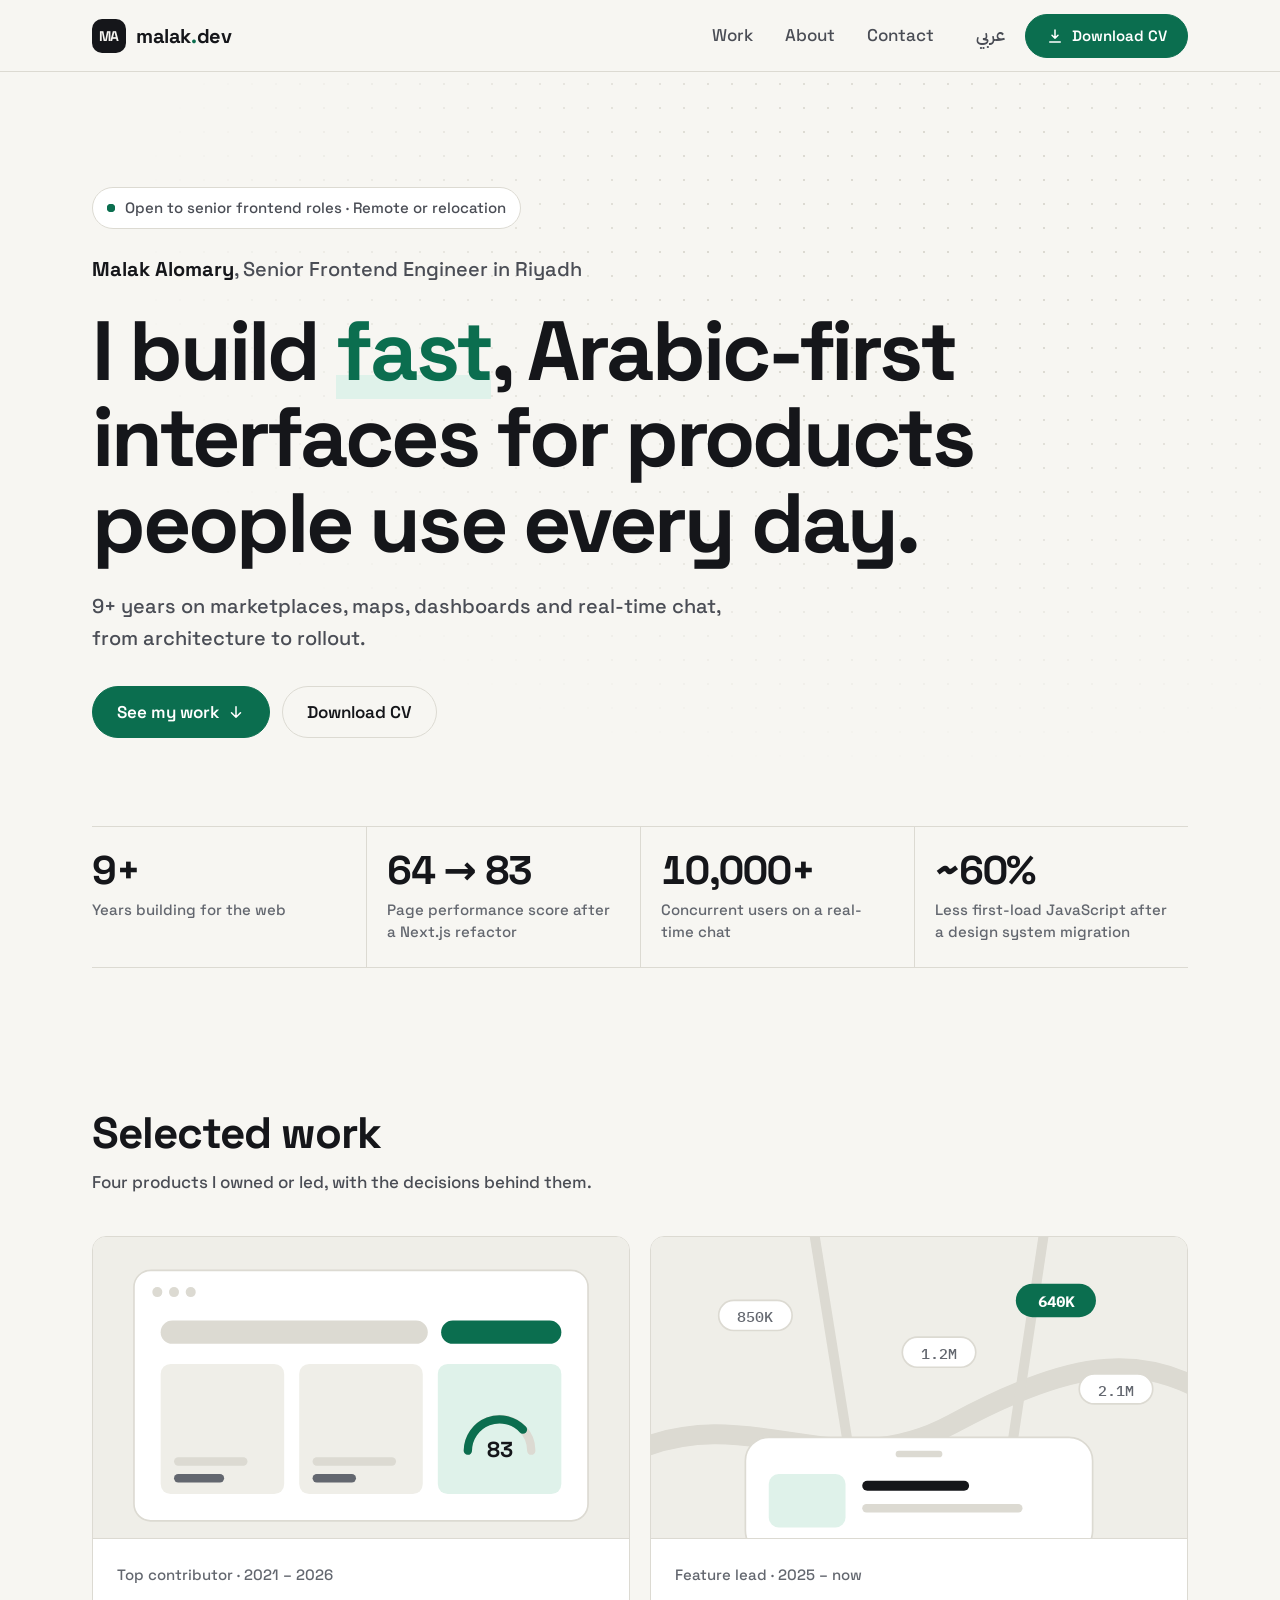
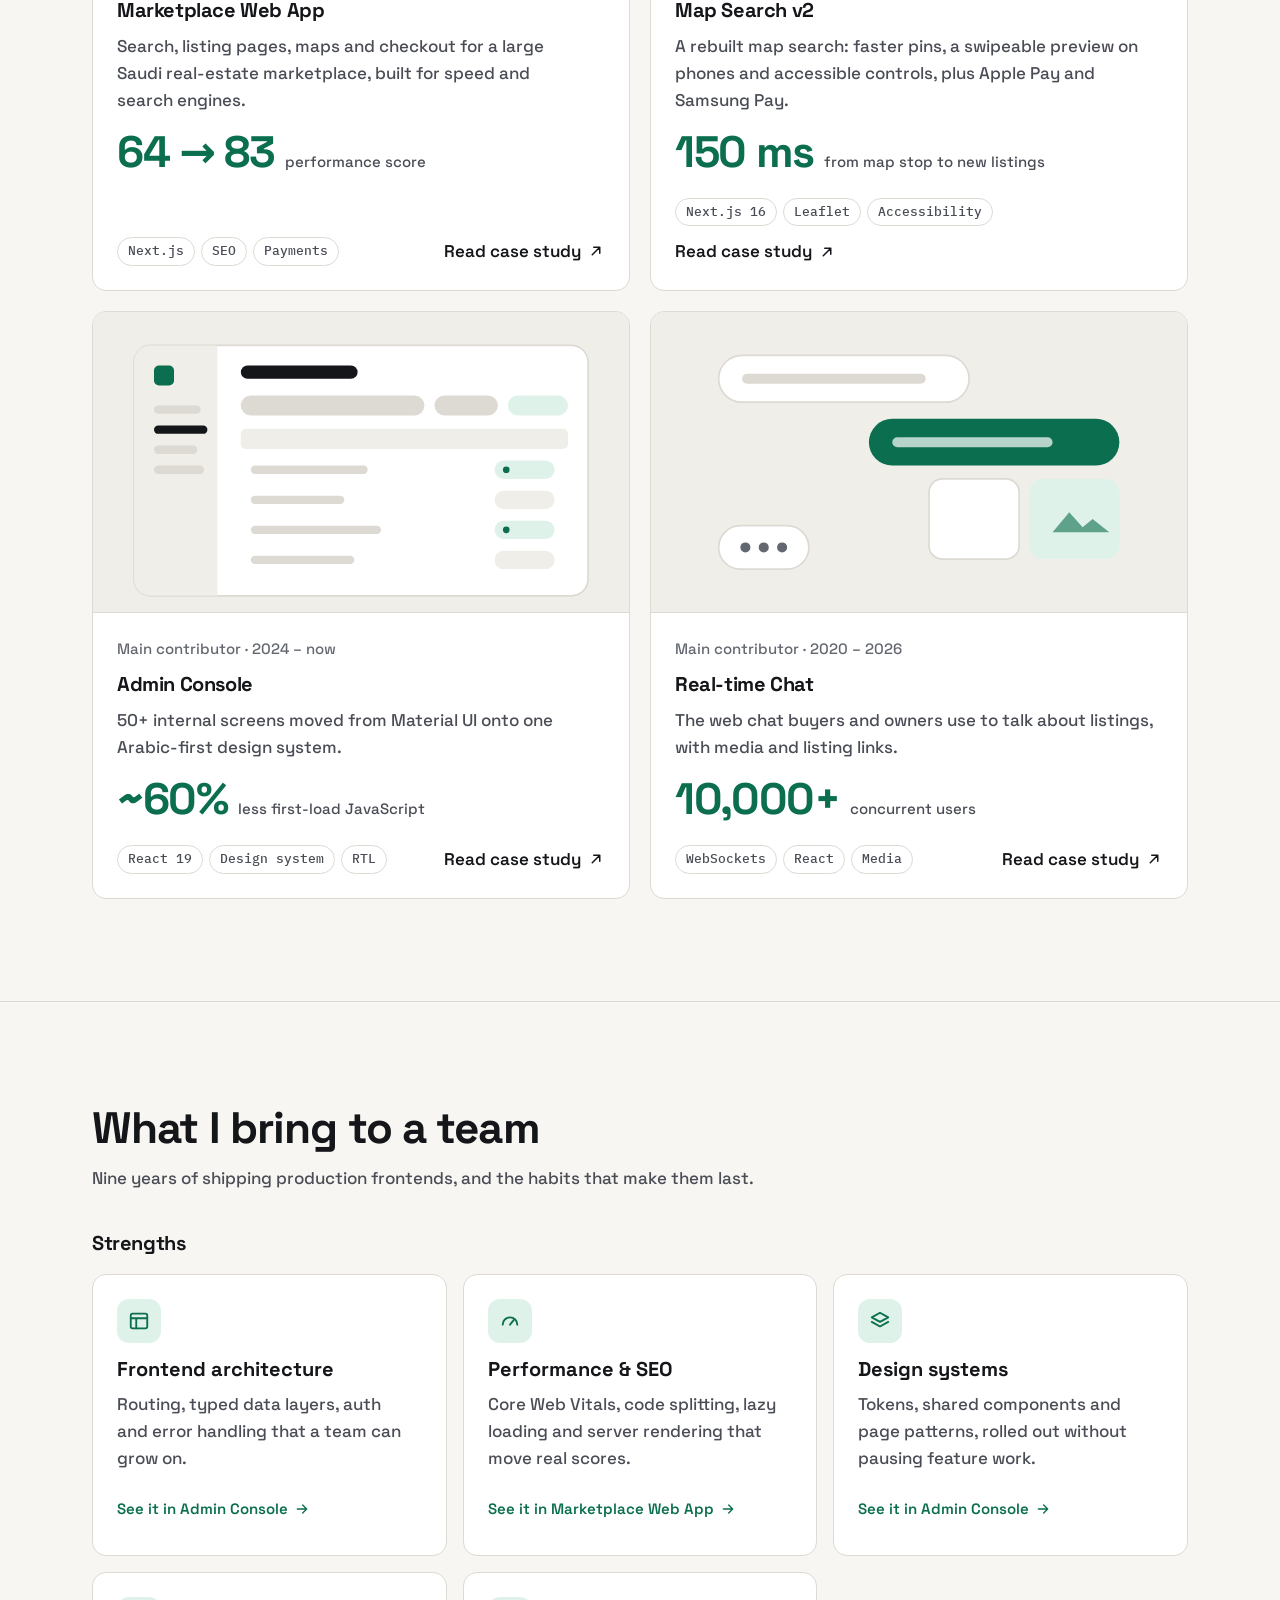
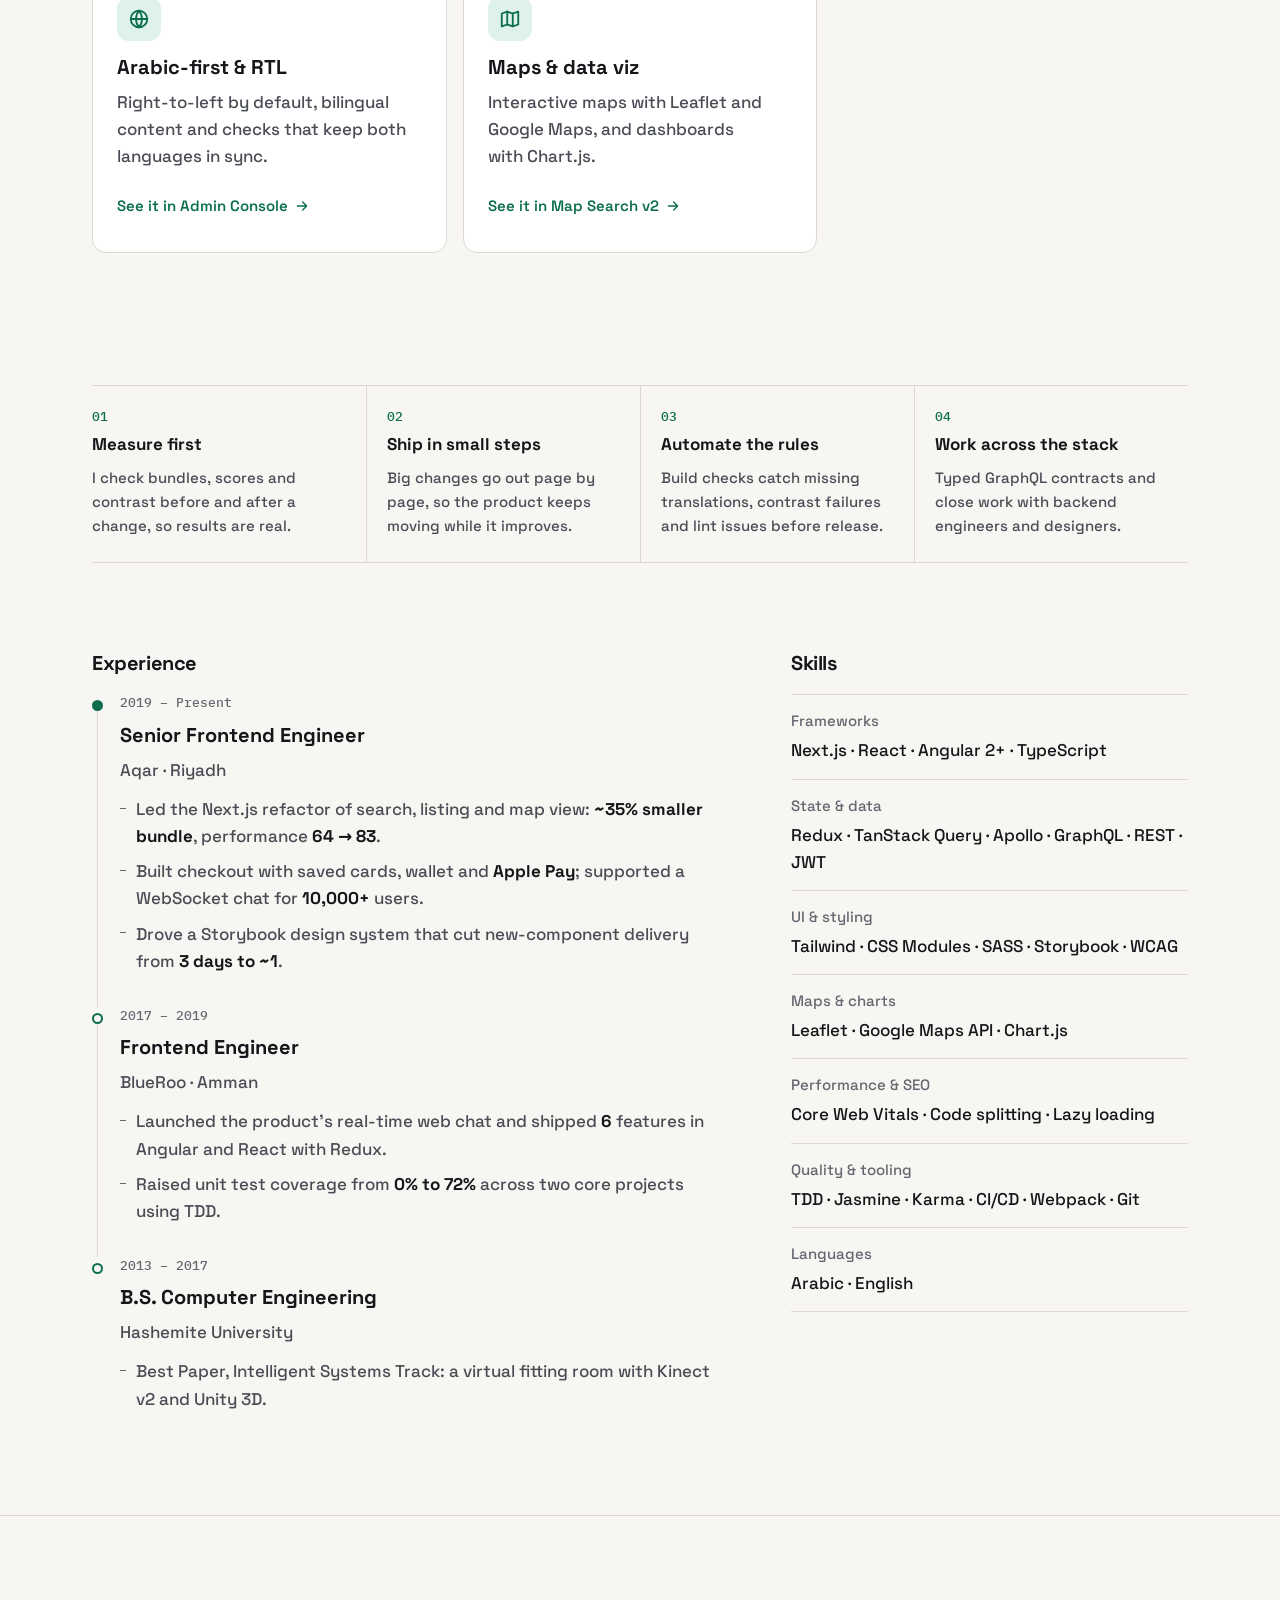
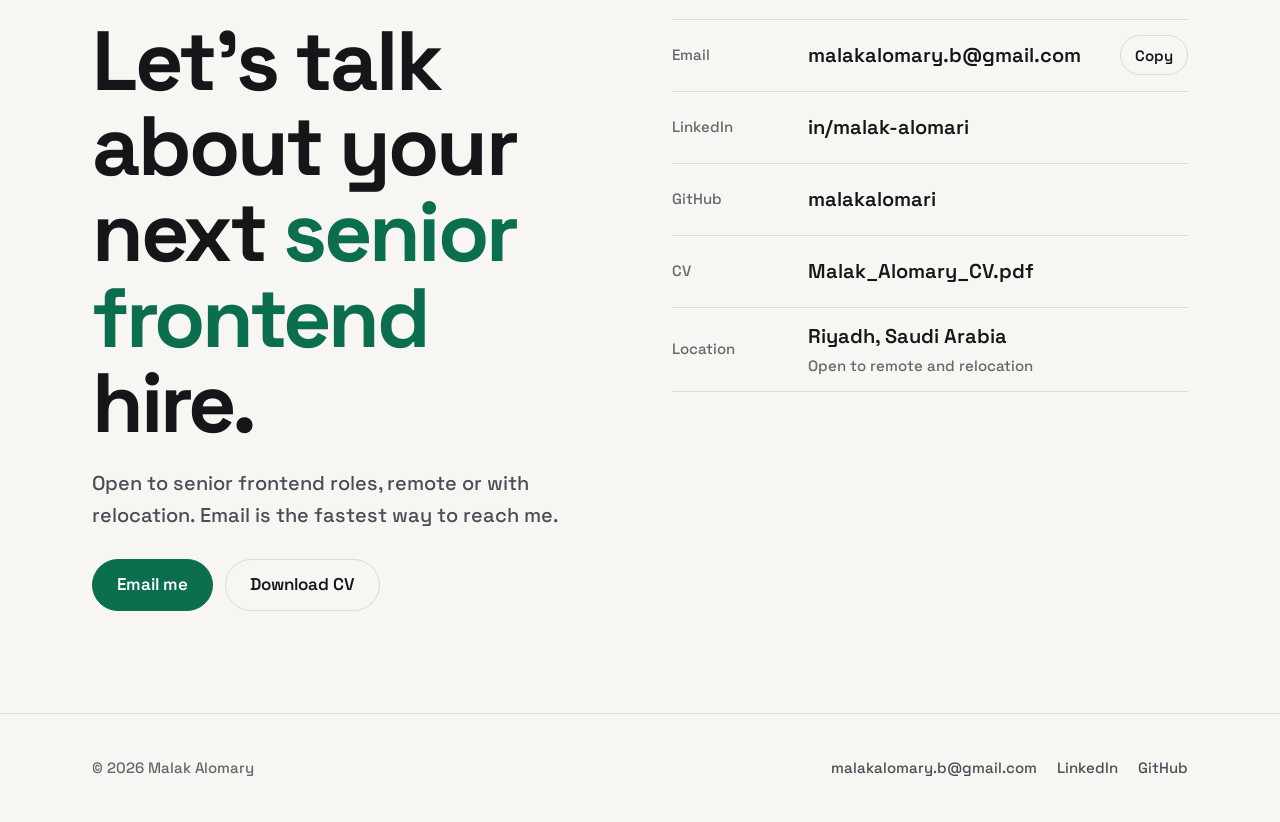
==== index.html @ 6fec4afb "Portfolio site: bilingual home, four case studies, motion, SEO and social previews" ====
<!doctype html>
<html lang="en" dir="ltr">
<head>
  <meta charset="utf-8">
  <meta name="viewport" content="width=device-width, initial-scale=1">
  <title>Malak Alomary · Senior Frontend Engineer</title>
  <meta name="description" content="Senior Frontend Engineer building fast, Arabic-first interfaces for data-heavy products. Open to senior frontend roles, remote or relocation.">
  <link rel="canonical" href="https://malakalomari.github.io/malak-dev/">
  <meta property="og:type" content="profile">
  <meta property="og:site_name" content="malak.dev">
  <meta property="og:title" content="Malak Alomary · Senior Frontend Engineer">
  <meta property="og:description" content="Senior Frontend Engineer building fast, Arabic-first interfaces for data-heavy products. Open to senior frontend roles, remote or relocation.">
  <meta property="og:url" content="https://malakalomari.github.io/malak-dev/">
  <meta property="og:image" content="https://malakalomari.github.io/malak-dev/assets/img/og-en.png">
  <meta property="og:image:width" content="1200">
  <meta property="og:image:height" content="630">
  <meta property="og:image:alt" content="Malak Alomary · Senior Frontend Engineer">
  <meta property="og:locale" content="en_US">
  <meta property="og:locale:alternate" content="ar_SA">
  <meta name="twitter:card" content="summary_large_image">
  <script type="application/ld+json">{"@context": "https://schema.org", "@type": "Person", "name": "Malak Alomary", "alternateName": "ملاك العمري", "jobTitle": "Senior Frontend Engineer", "url": "https://malakalomari.github.io/malak-dev/", "email": "mailto:malakalomary.b@gmail.com", "image": "https://malakalomari.github.io/malak-dev/assets/img/og-en.png", "address": {"@type": "PostalAddress", "addressLocality": "Riyadh", "addressCountry": "SA"}, "sameAs": ["https://linkedin.com/in/malak-alomari", "https://github.com/malakalomari"], "knowsLanguage": ["ar", "en"], "knowsAbout": ["Next.js", "React", "TypeScript", "Performance", "Accessibility", "Design systems", "RTL"]}</script>
  <link rel="alternate" hreflang="en" href="https://malakalomari.github.io/malak-dev/">
  <link rel="alternate" hreflang="ar" href="https://malakalomari.github.io/malak-dev/ar/">
  <link rel="alternate" hreflang="x-default" href="https://malakalomari.github.io/malak-dev/">
  <meta name="theme-color" content="#f7f6f2" media="(prefers-color-scheme: light)">
  <meta name="theme-color" content="#0e0f12" media="(prefers-color-scheme: dark)">
  <link rel="icon" href="./assets/img/favicon.svg" type="image/svg+xml">
  <link rel="preload" href="./assets/fonts/SpaceGrotesk-latin.woff2" as="font" type="font/woff2" crossorigin>
  <link rel="stylesheet" href="./assets/css/tokens.css">
  <link rel="stylesheet" href="./assets/css/base.css">
  <link rel="stylesheet" href="./assets/css/layout.css">
  <link rel="stylesheet" href="./assets/css/sections.css">
  <script src="./assets/js/main.js" defer></script>
</head>
<body>
  <a class="skip-link" href="#main">Skip to content</a>

  <header class="site-header">
    <div class="container">
      <a class="logo" href="./" aria-label="Malak Alomary">
        <span class="logo-mark ltr" aria-hidden="true">MA</span>
        <span class="logo-text ltr">malak<span>.</span>dev</span>
      </a>
      <nav class="site-nav" id="site-nav" aria-label="Menu">
        <ul class="nav-list">
          <li><a href="#work">Work</a></li>
          <li><a href="#about">About</a></li>
          <li><a href="#contact">Contact</a></li>
        </ul>
        <div class="nav-cv"><a class="btn btn--primary" href="./assets/Malak_Alomary_CV.pdf" download><svg viewBox="0 0 24 24" fill="none" stroke="currentColor" stroke-width="2" stroke-linecap="round" stroke-linejoin="round" aria-hidden="true"><path d="M12 4v11m0 0l-4-4m4 4l4-4M5 20h14"/></svg>Download CV</a></div>
      </nav>
      <div class="header-actions">
        <a class="lang-link" href="./ar/" hreflang="ar" lang="ar" aria-label="العربية">عربي</a>
        <a class="btn btn--primary header-cv" href="./assets/Malak_Alomary_CV.pdf" download><svg viewBox="0 0 24 24" fill="none" stroke="currentColor" stroke-width="2" stroke-linecap="round" stroke-linejoin="round" aria-hidden="true"><path d="M12 4v11m0 0l-4-4m4 4l4-4M5 20h14"/></svg>Download CV</a>
        <button class="menu-toggle" type="button" aria-expanded="false" aria-controls="site-nav" aria-label="Menu"><svg class="icon-open" viewBox="0 0 24 24" fill="none" stroke="currentColor" stroke-width="2" stroke-linecap="round" aria-hidden="true"><path d="M4 7h16M4 12h16M4 17h16"/></svg><svg class="icon-close" viewBox="0 0 24 24" fill="none" stroke="currentColor" stroke-width="2" stroke-linecap="round" aria-hidden="true"><path d="M6 6l12 12M18 6L6 18"/></svg></button>
      </div>
    </div>
  </header>

  <main id="main">
    <!-- MODULE 2: Hero and proof strip -->
    <section class="hero" id="top" aria-labelledby="hero-title">
      <div class="container">
        <div class="hero-inner">
          <p class="status"><span class="status-dot" aria-hidden="true"></span>Open to senior frontend roles · Remote or relocation</p>
          <p class="hero-intro"><strong>Malak Alomary</strong>, Senior Frontend Engineer in Riyadh</p>
          <h1 id="hero-title" class="hero-title">I build <em>fast</em>, Arabic-first interfaces for products people use every day.</h1>
          <p class="hero-lede">9+ years on marketplaces, maps, dashboards and real-time chat, from architecture to rollout.</p>
          <div class="hero-actions">
            <a class="btn btn--primary" href="#work">See my work<svg viewBox="0 0 24 24" fill="none" stroke="currentColor" stroke-width="2" stroke-linecap="round" stroke-linejoin="round" aria-hidden="true"><path d="M12 5v14m0 0l-6-6m6 6l6-6"/></svg></a>
            <a class="btn" href="./assets/Malak_Alomary_CV.pdf" download>Download CV</a>
          </div>
        </div>

        <ul class="proof" aria-label="Results at a glance">
          <li><strong class="ltr">9+</strong><span>Years building for the web</span></li>
          <li><strong class="ltr">64 → 83</strong><span>Page performance score after a Next.js refactor</span></li>
          <li><strong class="ltr">10,000+</strong><span>Concurrent users on a real-time chat</span></li>
          <li><strong class="ltr">~60%</strong><span>Less first-load JavaScript after a design system migration</span></li>
        </ul>
      </div>
    </section>

    <!-- MODULE 3: Work showcase -->
    <section class="section" id="work" aria-labelledby="work-title">
      <div class="container">
        <div class="section-head"><h2 id="work-title">Selected work</h2><p>Four products I owned or led, with the decisions behind them.</p></div>
        <ul class="work-grid">
          <li>
            <article class="work-card">
              <div class="work-visual">
              <svg viewBox="0 0 320 180" aria-hidden="true" focusable="false">
              <rect class="v-bg" width="320" height="180"/>
              <rect class="v-panel" x="24" y="20" width="272" height="150" rx="10"/>
              <circle class="v-line" cx="38" cy="33" r="3"/><circle class="v-line" cx="48" cy="33" r="3"/><circle class="v-line" cx="58" cy="33" r="3"/>
              <rect class="v-line" x="40" y="50" width="160" height="14" rx="7"/>
              <rect class="v-accent" x="208" y="50" width="72" height="14" rx="7"/>
              <rect class="v-bg" x="40" y="76" width="74" height="78" rx="6"/><rect class="v-line" x="48" y="132" width="44" height="5" rx="2.5"/><rect class="v-text" x="48" y="142" width="30" height="5" rx="2.5"/>
              <rect class="v-bg" x="123" y="76" width="74" height="78" rx="6"/><rect class="v-line" x="131" y="132" width="50" height="5" rx="2.5"/><rect class="v-text" x="131" y="142" width="26" height="5" rx="2.5"/>
              <rect class="v-accent-soft" x="206" y="76" width="74" height="78" rx="6"/>
              <path class="v-stroke" d="M224 128a19 19 0 1 1 38 0" stroke-width="5" stroke-linecap="round"/>
              <path d="M224 128a19 19 0 0 1 33-12.6" fill="none" stroke="var(--accent)" stroke-width="5" stroke-linecap="round"/>
              <text class="v-ink" x="243" y="132" text-anchor="middle" font-size="13" font-weight="700" font-family="Space Grotesk, sans-serif">83</text>
            </svg>
              </div>
              <div class="work-body">
                <p class="work-role">Top contributor · 2021 – 2026</p>
                <h3><a href="./work/marketplace-web/">Marketplace Web App</a></h3>
                <p class="work-desc">Search, listing pages, maps and checkout for a large Saudi real-estate marketplace, built for speed and search engines.</p>
                <p class="work-metric"><strong class="ltr">64 → 83</strong><span>performance score</span></p>
              </div>
              <div class="work-foot">
                <ul class="tags" aria-label="Technologies"><li>Next.js</li><li>SEO</li><li>Payments</li></ul>
                <span class="work-cta" aria-hidden="true">Read case study<svg viewBox="0 0 24 24" fill="none" stroke="currentColor" stroke-width="2" stroke-linecap="round" stroke-linejoin="round" aria-hidden="true"><path d="M7 17L17 7M9 7h8v8"/></svg></span>
              </div>
            </article>
          </li>
          <li>
            <article class="work-card">
              <div class="work-visual">
              <svg viewBox="0 0 320 180" aria-hidden="true" focusable="false">
              <rect class="v-bg" width="320" height="180"/>
              <path d="M-10 128C60 98 110 150 180 112S290 70 330 92" fill="none" stroke="var(--line)" stroke-width="12"/>
              <path d="M96 -10L128 190M236 -10L206 190" fill="none" stroke="var(--line)" stroke-width="6"/>
              <g><rect class="v-panel" x="40" y="38" width="44" height="18" rx="9"/><text class="v-text" x="62" y="51" text-anchor="middle" font-size="9" font-family="IBM Plex Mono, monospace">850K</text></g>
              <g><rect class="v-panel" x="150" y="60" width="44" height="18" rx="9"/><text class="v-text" x="172" y="73" text-anchor="middle" font-size="9" font-family="IBM Plex Mono, monospace">1.2M</text></g>
              <g><rect class="v-accent" x="218" y="28" width="48" height="20" rx="10"/><text class="v-on-accent" x="242" y="42" text-anchor="middle" font-size="9" font-weight="700" font-family="IBM Plex Mono, monospace">640K</text></g>
              <g><rect class="v-panel" x="256" y="82" width="44" height="18" rx="9"/><text class="v-text" x="278" y="95" text-anchor="middle" font-size="9" font-family="IBM Plex Mono, monospace">2.1M</text></g>
              <rect class="v-panel" x="56" y="120" width="208" height="70" rx="14"/>
              <rect class="v-line" x="146" y="128" width="28" height="4" rx="2"/>
              <rect class="v-accent-soft" x="70" y="142" width="46" height="32" rx="6"/>
              <rect class="v-ink" x="126" y="146" width="64" height="6" rx="3"/><rect class="v-line" x="126" y="160" width="96" height="5" rx="2.5"/>
            </svg>
              </div>
              <div class="work-body">
                <p class="work-role">Feature lead · 2025 – now</p>
                <h3><a href="./work/map-search/">Map Search v2</a></h3>
                <p class="work-desc">A rebuilt map search: faster pins, a swipeable preview on phones and accessible controls, plus Apple Pay and Samsung Pay.</p>
                <p class="work-metric"><strong class="ltr">150 ms</strong><span>from map stop to new listings</span></p>
              </div>
              <div class="work-foot">
                <ul class="tags" aria-label="Technologies"><li>Next.js 16</li><li>Leaflet</li><li>Accessibility</li></ul>
                <span class="work-cta" aria-hidden="true">Read case study<svg viewBox="0 0 24 24" fill="none" stroke="currentColor" stroke-width="2" stroke-linecap="round" stroke-linejoin="round" aria-hidden="true"><path d="M7 17L17 7M9 7h8v8"/></svg></span>
              </div>
            </article>
          </li>
          <li>
            <article class="work-card">
              <div class="work-visual">
              <svg viewBox="0 0 320 180" aria-hidden="true" focusable="false">
              <rect class="v-bg" width="320" height="180"/>
              <rect class="v-panel" x="24" y="20" width="272" height="150" rx="10"/>
              <path class="v-bg" d="M34 20h40v150H34a10 10 0 0 1-10-10V30a10 10 0 0 1 10-10z"/>
              <rect class="v-accent" x="36" y="32" width="12" height="12" rx="3"/>
              <rect class="v-line" x="36" y="56" width="28" height="5" rx="2.5"/><rect class="v-ink" x="36" y="68" width="32" height="5" rx="2.5"/><rect class="v-line" x="36" y="80" width="26" height="5" rx="2.5"/><rect class="v-line" x="36" y="92" width="30" height="5" rx="2.5"/>
              <rect class="v-ink" x="88" y="32" width="70" height="8" rx="4"/>
              <rect class="v-line" x="88" y="50" width="110" height="12" rx="6"/><rect class="v-line" x="204" y="50" width="38" height="12" rx="6"/><rect class="v-accent-soft" x="248" y="50" width="36" height="12" rx="6"/>
              <rect class="v-bg" x="88" y="70" width="196" height="12" rx="3"/>
              <g><rect class="v-line" x="94" y="92" width="70" height="5" rx="2.5"/><rect class="v-accent-soft" x="240" y="89" width="36" height="11" rx="5.5"/><circle class="v-accent" cx="247" cy="94.5" r="2"/></g>
              <g><rect class="v-line" x="94" y="110" width="56" height="5" rx="2.5"/><rect class="v-bg" x="240" y="107" width="36" height="11" rx="5.5"/></g>
              <g><rect class="v-line" x="94" y="128" width="78" height="5" rx="2.5"/><rect class="v-accent-soft" x="240" y="125" width="36" height="11" rx="5.5"/><circle class="v-accent" cx="247" cy="130.5" r="2"/></g>
              <g><rect class="v-line" x="94" y="146" width="62" height="5" rx="2.5"/><rect class="v-bg" x="240" y="143" width="36" height="11" rx="5.5"/></g>
            </svg>
              </div>
              <div class="work-body">
                <p class="work-role">Main contributor · 2024 – now</p>
                <h3><a href="./work/admin-console/">Admin Console</a></h3>
                <p class="work-desc">50+ internal screens moved from Material UI onto one Arabic-first design system.</p>
                <p class="work-metric"><strong class="ltr">~60%</strong><span>less first-load JavaScript</span></p>
              </div>
              <div class="work-foot">
                <ul class="tags" aria-label="Technologies"><li>React 19</li><li>Design system</li><li>RTL</li></ul>
                <span class="work-cta" aria-hidden="true">Read case study<svg viewBox="0 0 24 24" fill="none" stroke="currentColor" stroke-width="2" stroke-linecap="round" stroke-linejoin="round" aria-hidden="true"><path d="M7 17L17 7M9 7h8v8"/></svg></span>
              </div>
            </article>
          </li>
          <li>
            <article class="work-card">
              <div class="work-visual">
              <svg viewBox="0 0 320 180" aria-hidden="true" focusable="false">
              <rect class="v-bg" width="320" height="180"/>
              <rect class="v-panel" x="40" y="26" width="150" height="28" rx="14"/><rect class="v-line" x="54" y="37" width="110" height="6" rx="3"/>
              <rect class="v-accent" x="130" y="64" width="150" height="28" rx="14"/><rect class="v-on-accent" x="144" y="75" width="96" height="6" rx="3" opacity=".7"/>
              <rect class="v-panel" x="166" y="100" width="54" height="48" rx="8"/><rect class="v-accent-soft" x="226" y="100" width="54" height="48" rx="8"/>
              <path d="M240 132l10-12 8 9 6-5 10 8z" class="v-accent" opacity=".6"/>
              <rect class="v-panel" x="40" y="128" width="54" height="26" rx="13"/>
              <circle class="v-text" cx="56" cy="141" r="3"/><circle class="v-text" cx="67" cy="141" r="3"/><circle class="v-text" cx="78" cy="141" r="3"/>
            </svg>
              </div>
              <div class="work-body">
                <p class="work-role">Main contributor · 2020 – 2026</p>
                <h3><a href="./work/web-chat/">Real-time Chat</a></h3>
                <p class="work-desc">The web chat buyers and owners use to talk about listings, with media and listing links.</p>
                <p class="work-metric"><strong class="ltr">10,000+</strong><span>concurrent users</span></p>
              </div>
              <div class="work-foot">
                <ul class="tags" aria-label="Technologies"><li>WebSockets</li><li>React</li><li>Media</li></ul>
                <span class="work-cta" aria-hidden="true">Read case study<svg viewBox="0 0 24 24" fill="none" stroke="currentColor" stroke-width="2" stroke-linecap="round" stroke-linejoin="round" aria-hidden="true"><path d="M7 17L17 7M9 7h8v8"/></svg></span>
              </div>
            </article>
          </li>
        </ul>
      </div>
    </section>

    <!-- MODULE 5: What I bring to a team -->
    <section class="section" id="about" aria-labelledby="about-title">
      <div class="container">
        <div class="section-head"><h2 id="about-title">What I bring to a team</h2><p>Nine years of shipping production frontends, and the habits that make them last.</p></div>

        <div class="about-block">
          <h3>Strengths</h3>
          <ul class="strengths">
            <li class="strength"><span class="strength-icon"><svg viewBox="0 0 24 24" fill="none" stroke="currentColor" stroke-width="2" stroke-linecap="round" stroke-linejoin="round" aria-hidden="true"><rect x="3" y="4" width="18" height="16" rx="2"/><path d="M3 9h18M9 9v11"/></svg></span><h4>Frontend architecture</h4><p>Routing, typed data layers, auth and error handling that a team can grow on.</p><a href="./work/admin-console/">See it in Admin Console<svg viewBox="0 0 24 24" fill="none" stroke="currentColor" stroke-width="2" stroke-linecap="round" stroke-linejoin="round" aria-hidden="true"><path d="M5 12h14m0 0l-6-6m6 6l-6 6"/></svg></a></li>
            <li class="strength"><span class="strength-icon"><svg viewBox="0 0 24 24" fill="none" stroke="currentColor" stroke-width="2" stroke-linecap="round" stroke-linejoin="round" aria-hidden="true"><path d="M4 16a8 8 0 1 1 16 0"/><path d="M12 16l4-5"/></svg></span><h4>Performance & SEO</h4><p>Core Web Vitals, code splitting, lazy loading and server rendering that move real scores.</p><a href="./work/marketplace-web/">See it in Marketplace Web App<svg viewBox="0 0 24 24" fill="none" stroke="currentColor" stroke-width="2" stroke-linecap="round" stroke-linejoin="round" aria-hidden="true"><path d="M5 12h14m0 0l-6-6m6 6l-6 6"/></svg></a></li>
            <li class="strength"><span class="strength-icon"><svg viewBox="0 0 24 24" fill="none" stroke="currentColor" stroke-width="2" stroke-linecap="round" stroke-linejoin="round" aria-hidden="true"><path d="M12 3l9 5-9 5-9-5 9-5z"/><path d="M3 13l9 5 9-5"/></svg></span><h4>Design systems</h4><p>Tokens, shared components and page patterns, rolled out without pausing feature work.</p><a href="./work/admin-console/">See it in Admin Console<svg viewBox="0 0 24 24" fill="none" stroke="currentColor" stroke-width="2" stroke-linecap="round" stroke-linejoin="round" aria-hidden="true"><path d="M5 12h14m0 0l-6-6m6 6l-6 6"/></svg></a></li>
            <li class="strength"><span class="strength-icon"><svg viewBox="0 0 24 24" fill="none" stroke="currentColor" stroke-width="2" stroke-linecap="round" stroke-linejoin="round" aria-hidden="true"><circle cx="12" cy="12" r="9"/><path d="M3 12h18M12 3a14 14 0 0 1 0 18M12 3a14 14 0 0 0 0 18"/></svg></span><h4>Arabic-first & RTL</h4><p>Right-to-left by default, bilingual content and checks that keep both languages in sync.</p><a href="./work/admin-console/">See it in Admin Console<svg viewBox="0 0 24 24" fill="none" stroke="currentColor" stroke-width="2" stroke-linecap="round" stroke-linejoin="round" aria-hidden="true"><path d="M5 12h14m0 0l-6-6m6 6l-6 6"/></svg></a></li>
            <li class="strength"><span class="strength-icon"><svg viewBox="0 0 24 24" fill="none" stroke="currentColor" stroke-width="2" stroke-linecap="round" stroke-linejoin="round" aria-hidden="true"><path d="M9 4L3 6v14l6-2 6 2 6-2V4l-6 2-6-2z"/><path d="M9 4v14M15 6v14"/></svg></span><h4>Maps & data viz</h4><p>Interactive maps with Leaflet and Google Maps, and dashboards with Chart.js.</p><a href="./work/map-search/">See it in Map Search v2<svg viewBox="0 0 24 24" fill="none" stroke="currentColor" stroke-width="2" stroke-linecap="round" stroke-linejoin="round" aria-hidden="true"><path d="M5 12h14m0 0l-6-6m6 6l-6 6"/></svg></a></li>
          </ul>
        </div>

        <div class="about-block">
          <h3>How I work</h3>
          <ol class="steps"><li><h4>Measure first</h4><p>I check bundles, scores and contrast before and after a change, so results are real.</p></li><li><h4>Ship in small steps</h4><p>Big changes go out page by page, so the product keeps moving while it improves.</p></li><li><h4>Automate the rules</h4><p>Build checks catch missing translations, contrast failures and lint issues before release.</p></li><li><h4>Work across the stack</h4><p>Typed GraphQL contracts and close work with backend engineers and designers.</p></li></ol>
        </div>

        <div class="about-block career">
          <div>
            <h3>Experience</h3>
            <ol class="timeline">
              <li class="job"><span class="job-period ltr">2019 – Present</span><h4>Senior Frontend Engineer</h4><span class="job-org">Aqar · Riyadh</span><ul><li>Led the Next.js refactor of search, listing and map view: <strong>~35% smaller bundle</strong>, performance <strong>64 → 83</strong>.</li><li>Built checkout with saved cards, wallet and <strong>Apple Pay</strong>; supported a WebSocket chat for <strong>10,000+</strong> users.</li><li>Drove a Storybook design system that cut new-component delivery from <strong>3 days to ~1</strong>.</li></ul></li>
              <li class="job"><span class="job-period ltr">2017 – 2019</span><h4>Frontend Engineer</h4><span class="job-org">BlueRoo · Amman</span><ul><li>Launched the product's real-time web chat and shipped <strong>6</strong> features in Angular and React with Redux.</li><li>Raised unit test coverage from <strong>0% to 72%</strong> across two core projects using TDD.</li></ul></li>
              <li class="job"><span class="job-period ltr">2013 – 2017</span><h4>B.S. Computer Engineering</h4><span class="job-org">Hashemite University</span><ul><li>Best Paper, Intelligent Systems Track: a virtual fitting room with Kinect v2 and Unity 3D.</li></ul></li>
            </ol>
          </div>
          <div>
            <h3>Skills</h3>
            <dl class="skills"><div><dt>Frameworks</dt><dd>Next.js · React · Angular 2+ · TypeScript</dd></div><div><dt>State & data</dt><dd>Redux · TanStack Query · Apollo · GraphQL · REST · JWT</dd></div><div><dt>UI & styling</dt><dd>Tailwind · CSS Modules · SASS · Storybook · WCAG</dd></div><div><dt>Maps & charts</dt><dd>Leaflet · Google Maps API · Chart.js</dd></div><div><dt>Performance & SEO</dt><dd>Core Web Vitals · Code splitting · Lazy loading</dd></div><div><dt>Quality & tooling</dt><dd>TDD · Jasmine · Karma · CI/CD · Webpack · Git</dd></div><div><dt>Languages</dt><dd>Arabic · English</dd></div></dl>
          </div>
        </div>
      </div>
    </section>

    <!-- MODULE 6: Contact -->
    <section class="section" id="contact" aria-labelledby="contact-title">
      <div class="container contact">
        <div class="contact-lead">
          <h2 id="contact-title">Let's talk about your next <em>senior frontend</em> hire.</h2>
          <p>Open to senior frontend roles, remote or with relocation. Email is the fastest way to reach me.</p>
          <div class="hero-actions">
            <a class="btn btn--primary" href="mailto:malakalomary.b@gmail.com">Email me</a>
            <a class="btn" href="./assets/Malak_Alomary_CV.pdf" download>Download CV</a>
          </div>
        </div>
        <div>
          <dl class="contact-list">
            <div class="contact-row"><dt>Email</dt><dd><a class="contact-value ltr" id="contact-email" href="mailto:malakalomary.b@gmail.com">malakalomary.b@gmail.com</a></dd><dd class="contact-action"><button class="btn" type="button" data-copy="malakalomary.b@gmail.com" data-copy-target="contact-email" data-copied="Copied" data-copy-failed="Select and copy the address" data-status="copy-status">Copy</button></dd></div>
            <div class="contact-row"><dt>LinkedIn</dt><dd><a class="contact-value ltr" href="https://linkedin.com/in/malak-alomari" target="_blank" rel="noopener">in/malak-alomari</a></dd></div>
            <div class="contact-row"><dt>GitHub</dt><dd><a class="contact-value ltr" href="https://github.com/malakalomari" target="_blank" rel="noopener">malakalomari</a></dd></div>
            <div class="contact-row"><dt>CV</dt><dd><a class="contact-value" href="./assets/Malak_Alomary_CV.pdf" download>Malak_Alomary_CV.pdf</a></dd></div>
            <div class="contact-row"><dt>Location</dt><dd><span class="contact-value">Riyadh, Saudi Arabia</span><br><span class="work-role">Open to remote and relocation</span></dd></div>
          </dl>
          <p class="copy-status" id="copy-status" role="status" aria-live="polite"></p>
        </div>
      </div>
    </section>
  </main>

  <footer class="site-footer">
    <div class="container">
      <p>© <span class="ltr" data-year>2026</span> Malak Alomary</p>
      <ul class="footer-links">
        <li><a class="ltr" href="mailto:malakalomary.b@gmail.com">malakalomary.b@gmail.com</a></li>
        <li><a href="https://linkedin.com/in/malak-alomari" target="_blank" rel="noopener">LinkedIn</a></li>
        <li><a href="https://github.com/malakalomari" target="_blank" rel="noopener">GitHub</a></li>
      </ul>
    </div>
  </footer>
</body>
</html>
---- assets/css/tokens.css ----
/* Design tokens: every color, size and timing the site uses. Change the look here. */

/* Self-hosted fonts (OFL). Space Grotesk for Latin, IBM Plex Sans Arabic for Arabic, IBM Plex Mono for labels. */
@font-face {
  font-family: "Space Grotesk";
  font-weight: 300 700;
  font-display: swap;
  src: url("../fonts/SpaceGrotesk-latin.woff2") format("woff2");
}
@font-face {
  font-family: "IBM Plex Sans Arabic";
  font-weight: 500;
  font-display: swap;
  src: url("../fonts/IBMPlexSansArabic-500-arabic.woff2") format("woff2");
  unicode-range: U+0600-06FF, U+0750-077F, U+08A0-08FF, U+200C-200E, U+FB50-FDFF, U+FE70-FEFC;
}
@font-face {
  font-family: "IBM Plex Sans Arabic";
  font-weight: 600;
  font-display: swap;
  src: url("../fonts/IBMPlexSansArabic-600-arabic.woff2") format("woff2");
  unicode-range: U+0600-06FF, U+0750-077F, U+08A0-08FF, U+200C-200E, U+FB50-FDFF, U+FE70-FEFC;
}
@font-face {
  font-family: "IBM Plex Sans Arabic";
  font-weight: 700;
  font-display: swap;
  src: url("../fonts/IBMPlexSansArabic-700-arabic.woff2") format("woff2");
  unicode-range: U+0600-06FF, U+0750-077F, U+08A0-08FF, U+200C-200E, U+FB50-FDFF, U+FE70-FEFC;
}
@font-face {
  font-family: "IBM Plex Mono";
  font-weight: 500;
  font-display: swap;
  src: url("../fonts/IBMPlexMono-500-latin.woff2") format("woff2");
}

:root {
  /* Color: light theme */
  --bg: #f7f6f2;
  --surface: #ffffff;
  --surface-2: #efeee8;
  --line: #dcdad2;
  --text: #15161a;
  --text-2: #4a4d55;
  --text-3: #63676f;
  --accent: #0b6e4f;
  --accent-ink: #ffffff;
  --accent-soft: #dff2ea;
  --focus: #0b6e4f;

  /* Type */
  --font-latin: "Space Grotesk", ui-sans-serif, system-ui, sans-serif;
  --font-arabic: "IBM Plex Sans Arabic", "Space Grotesk", system-ui, sans-serif;
  --font-mono: "IBM Plex Mono", ui-monospace, Menlo, monospace;
  --font-body: var(--font-latin);
  --fs-xs: 0.8125rem;
  --fs-sm: 0.9375rem;
  --fs-md: 1.0625rem;
  --fs-lg: 1.25rem;
  --fs-xl: clamp(1.75rem, 1.2rem + 2.2vw, 2.75rem);
  --fs-hero: clamp(2.5rem, 1.4rem + 5vw, 5.25rem);

  /* Space and shape */
  --gutter: 16px;
  --max: 1160px;
  --header-h: 64px;
  --space-section: clamp(72px, 8vw, 128px);
  --radius: 14px;
  --radius-sm: 8px;
  --radius-pill: 999px;

  /* Motion */
  --ease: cubic-bezier(0.2, 0.7, 0.2, 1);
  --dur-fast: 150ms;
  --dur: 300ms;
  --dur-slow: 600ms;

  color-scheme: light;
}

@media (prefers-color-scheme: dark) {
  :root:not([data-theme="light"]) {
    --bg: #0e0f12;
    --surface: #16181d;
    --surface-2: #1d2027;
    --line: #2a2e36;
    --text: #eef0f3;
    --text-2: #b4b9c2;
    --text-3: #8d939d;
    --accent: #6fe0b3;
    --accent-ink: #0b2a1f;
    --accent-soft: #14302a;
    --focus: #6fe0b3;
    color-scheme: dark;
  }
}
:root[data-theme="dark"] {
  --bg: #0e0f12;
  --surface: #16181d;
  --surface-2: #1d2027;
  --line: #2a2e36;
  --text: #eef0f3;
  --text-2: #b4b9c2;
  --text-3: #8d939d;
  --accent: #6fe0b3;
  --accent-ink: #0b2a1f;
  --accent-soft: #14302a;
  --focus: #6fe0b3;
  color-scheme: dark;
}

:root[lang="ar"] {
  --font-body: var(--font-arabic);
}

@media (min-width: 720px) {
  :root { --gutter: 32px; --header-h: 72px; }
}
---- assets/css/base.css ----
/* Reset, typography and shared building blocks. Layout of specific regions lives in layout.css. */

*, *::before, *::after { box-sizing: border-box; }
html { -webkit-text-size-adjust: 100%; scroll-padding-top: calc(var(--header-h) + 16px); }
@media (prefers-reduced-motion: no-preference) { html { scroll-behavior: smooth; } }

body {
  margin: 0;
  background: var(--bg);
  color: var(--text);
  font: 500 var(--fs-md)/1.6 var(--font-body);
  -webkit-font-smoothing: antialiased;
  text-rendering: optimizeLegibility;
  overflow-x: hidden;
}

h1, h2, h3 { margin: 0; line-height: 1.1; font-weight: 700; letter-spacing: -0.02em; text-wrap: balance; }
:root[lang="ar"] h1, :root[lang="ar"] h2, :root[lang="ar"] h3 { letter-spacing: 0; line-height: 1.3; }
p { margin: 0; text-wrap: pretty; }
img, svg { display: block; max-width: 100%; }
a { color: inherit; }
ul, ol { margin: 0; padding: 0; }

:focus-visible { outline: 2px solid var(--focus); outline-offset: 3px; border-radius: 4px; }

/* Numbers, emails and code stay left-to-right inside Arabic text */
.ltr { direction: ltr; unicode-bidi: isolate; }

.visually-hidden {
  position: absolute !important; width: 1px; height: 1px; padding: 0; margin: -1px;
  overflow: hidden; clip: rect(0 0 0 0); white-space: nowrap; border: 0;
}

.skip-link {
  position: absolute; inset-inline-start: 16px; top: -100px; z-index: 100;
  padding: 10px 16px; border-radius: var(--radius-sm);
  background: var(--accent); color: var(--accent-ink); font-weight: 600; text-decoration: none;
}
.skip-link:focus { top: 12px; }

.container { width: 100%; max-width: var(--max); margin-inline: auto; padding-inline: var(--gutter); }

.eyebrow {
  display: inline-block;
  font: 500 var(--fs-xs)/1 var(--font-mono);
  letter-spacing: 0.08em;
  text-transform: uppercase;
  color: var(--accent);
}
:root[lang="ar"] .eyebrow { font-family: var(--font-arabic); letter-spacing: 0; text-transform: none; font-size: var(--fs-sm); }

/* Buttons: one primary, one secondary. Both meet the 44px touch target. */
.btn {
  display: inline-flex; align-items: center; justify-content: center; gap: 8px;
  min-height: 44px; padding: 10px 20px;
  border-radius: var(--radius-pill); border: 1px solid var(--line);
  background: transparent; color: var(--text);
  font: 600 var(--fs-sm)/1 var(--font-body); text-decoration: none; cursor: pointer;
  transition: background-color var(--dur-fast) var(--ease), border-color var(--dur-fast) var(--ease), transform var(--dur-fast) var(--ease);
}
.btn:hover { border-color: var(--text-3); }
.btn:active { transform: translateY(1px); }
.btn--primary { background: var(--accent); border-color: var(--accent); color: var(--accent-ink); }
.btn--primary:hover { border-color: var(--accent); filter: brightness(1.08); }
.btn svg { width: 18px; height: 18px; flex: none; }

/* Tags: small pills for technologies, used on cards and case studies */
.tags { list-style: none; display: flex; flex-wrap: wrap; gap: 6px; }
.tags li { padding: 4px 10px; border: 1px solid var(--line); border-radius: var(--radius-pill); font: 500 var(--fs-xs)/1.4 var(--font-mono); color: var(--text-2); }
:root[lang="ar"] .tags li { font-family: var(--font-arabic); }

/* Sections */
.section { padding-block: var(--space-section); }
.section + .section { border-top: 1px solid var(--line); }
.section-head { display: grid; gap: 12px; margin-bottom: 40px; max-width: 46rem; }
.section-head h2 { font-size: var(--fs-xl); }
.section-head p { color: var(--text-2); }

/* Build placeholders: visible boxes marking where a later module goes. Removed module by module. */
.placeholder {
  display: grid; place-items: center; align-content: center; gap: 6px;
  min-height: 160px; padding: 24px;
  border: 1.5px dashed var(--line); border-radius: var(--radius);
  background: repeating-linear-gradient(-45deg, transparent 0 12px, var(--surface-2) 12px 13px);
  color: var(--text-3); text-align: center;
}
.placeholder strong { color: var(--text-2); font-weight: 600; }
.placeholder small { font: 500 var(--fs-xs)/1.4 var(--font-mono); }
.placeholder--tall { min-height: 320px; }

@media (prefers-reduced-motion: reduce) {
  *, *::before, *::after { animation-duration: 0.01ms !important; animation-iteration-count: 1 !important; transition-duration: 0.01ms !important; }
}
:root[lang="ar"] .placeholder small { font-family: var(--font-arabic); font-size: var(--fs-sm); }

/* ---------- Module 7: Motion and interaction ----------
   Everything here only runs when main.js adds .motion to <html>, which it skips for
   prefers-reduced-motion. Without JavaScript the page renders fully visible. */

/* Page-to-page fade, including the language switch (browsers without support just navigate) */
@view-transition { navigation: auto; }
::view-transition-old(root), ::view-transition-new(root) { animation-duration: 250ms; }
@media (prefers-reduced-motion: reduce) { @view-transition { navigation: none; } }

/* Hero: lines rise in one after another on load */
@keyframes rise { from { opacity: 0; transform: translateY(20px); } }
.motion .hero-inner > *, .motion .case-hero > * { animation: rise 700ms var(--ease) both; }
.motion .hero-inner > :nth-child(2), .motion .case-hero > :nth-child(2) { animation-delay: 80ms; }
.motion .hero-inner > :nth-child(3), .motion .case-hero > :nth-child(3) { animation-delay: 160ms; }
.motion .hero-inner > :nth-child(4), .motion .case-hero > :nth-child(4) { animation-delay: 240ms; }
.motion .hero-inner > :nth-child(5), .motion .case-hero > :nth-child(5) { animation-delay: 320ms; }
.motion .hero-inner > :nth-child(6), .motion .case-hero > :nth-child(6) { animation-delay: 400ms; }

/* Scroll reveal: content fades up as it enters the screen. Classes are removed once done,
   so hover effects on cards keep working. */
.motion .reveal { opacity: 0; transform: translateY(24px); transition: opacity 600ms var(--ease), transform 600ms var(--ease); transition-delay: var(--reveal-delay, 0ms); }
.motion .reveal.is-in { opacity: 1; transform: none; }
@media print { .motion .reveal { opacity: 1; transform: none; } }

/* Header gains a soft shadow once the page scrolls */
.site-header { transition: box-shadow var(--dur) var(--ease); }
.site-header.is-scrolled { box-shadow: 0 8px 24px -18px rgb(0 0 0 / .45); }

/* Nav link for the section on screen (home page) */
.nav-list a.is-active { color: var(--text); background: var(--surface-2); }
---- assets/css/layout.css ----
/* Header, mobile menu and footer, shared by every page. */

.site-header {
  position: sticky; top: 0; z-index: 50;
  height: var(--header-h);
  background: color-mix(in srgb, var(--bg) 85%, transparent);
  backdrop-filter: saturate(1.4) blur(12px);
  -webkit-backdrop-filter: saturate(1.4) blur(12px);
  border-bottom: 1px solid var(--line);
}
.site-header .container { height: 100%; display: flex; align-items: center; gap: 16px; }

.logo { display: inline-flex; align-items: center; gap: 10px; text-decoration: none; font-weight: 700; font-size: var(--fs-lg); letter-spacing: -0.02em; }
.logo-mark {
  display: grid; place-items: center; width: 34px; height: 34px; border-radius: 10px;
  background: var(--text); color: var(--bg); font: 700 14px/1 var(--font-latin);
}
.logo-text span { color: var(--accent); }

.site-nav { margin-inline-start: auto; }
.nav-list { list-style: none; display: flex; align-items: center; gap: 4px; }
.nav-list a {
  display: inline-flex; align-items: center; min-height: 44px; padding: 0 14px;
  border-radius: var(--radius-pill); text-decoration: none; color: var(--text-2); font-weight: 500;
  transition: color var(--dur-fast) var(--ease), background-color var(--dur-fast) var(--ease);
}
.nav-list a:hover { color: var(--text); background: var(--surface-2); }
.nav-list a[aria-current="page"], .nav-list a[aria-current="true"] { color: var(--text); }

.header-actions { display: flex; align-items: center; gap: 8px; }
.lang-link {
  display: inline-flex; align-items: center; justify-content: center; min-width: 44px; min-height: 44px; padding: 0 12px;
  border-radius: var(--radius-pill); text-decoration: none; color: var(--text-2); font-weight: 600;
}
.lang-link:hover { color: var(--text); background: var(--surface-2); }
.lang-link[lang="ar"] { font-family: var(--font-arabic); }
.lang-link[lang="en"] { font-family: var(--font-latin); }

.menu-toggle {
  display: none; align-items: center; justify-content: center; width: 44px; height: 44px;
  border: 1px solid var(--line); border-radius: var(--radius-pill); background: transparent; color: var(--text); cursor: pointer;
}
.menu-toggle svg { width: 20px; height: 20px; }
.menu-toggle .icon-close { display: none; }
.menu-toggle[aria-expanded="true"] .icon-open { display: none; }
.menu-toggle[aria-expanded="true"] .icon-close { display: block; }

/* Phones: nav collapses into a disclosure panel under the header */
@media (max-width: 759px) {
  .menu-toggle { display: inline-flex; }
  .header-cv { display: none; }
  .site-nav {
    position: absolute; inset-inline: 0; top: var(--header-h);
    background: var(--bg); border-bottom: 1px solid var(--line);
    padding: 8px var(--gutter) 20px;
    display: none;
  }
  .site-nav.is-open { display: block; }
  .nav-list { flex-direction: column; align-items: stretch; gap: 2px; }
  .nav-list a { min-height: 48px; font-size: var(--fs-lg); }
  .nav-cv { display: block; margin-top: 12px; }
  .nav-cv .btn { width: 100%; }
}
@media (min-width: 760px) {
  .nav-cv { display: none; }
}

/* Footer */
.site-footer { border-top: 1px solid var(--line); padding-block: 32px; color: var(--text-3); font-size: var(--fs-sm); }
.site-footer .container { display: flex; flex-wrap: wrap; align-items: center; justify-content: space-between; gap: 16px; }
.footer-links { list-style: none; display: flex; flex-wrap: wrap; gap: 4px 20px; }
.footer-links a { display: inline-flex; align-items: center; min-height: 44px; text-decoration: none; color: var(--text-2); }
.footer-links a:hover { color: var(--text); }

/* Case study page frame */
.case-back {
  display: inline-flex; align-items: center; gap: 8px; min-height: 44px; margin-top: 24px;
  text-decoration: none; color: var(--text-2); font-weight: 500;
}
.case-back:hover { color: var(--text); }
.case-back svg { width: 18px; height: 18px; }
:root[dir="rtl"] .case-back svg { transform: scaleX(-1); }
.case-hero { padding-block: 32px 56px; }
.case-page { padding-bottom: var(--space-section); }
.case-hero h1 { font-size: var(--fs-xl); margin-top: 12px; }
---- assets/css/sections.css ----
/* Home page sections. Each block is marked with the module that added it. */

/* ---------- Module 2: Hero and proof strip ---------- */
.hero {
  position: relative;
  isolation: isolate;
  padding-block: clamp(56px, 9vw, 120px) clamp(48px, 6vw, 80px);
  overflow: hidden;
}
/* Faint dot grid that fades out toward the bottom: texture without weight */
.hero::before {
  content: "";
  position: absolute; inset: 0; z-index: -1;
  background-image: radial-gradient(circle, var(--line) 1px, transparent 1.5px);
  background-size: 24px 24px;
  -webkit-mask-image: radial-gradient(ellipse 80% 70% at 70% 20%, #000 20%, transparent 75%);
          mask-image: radial-gradient(ellipse 80% 70% at 70% 20%, #000 20%, transparent 75%);
}
:root[dir="rtl"] .hero::before {
  -webkit-mask-image: radial-gradient(ellipse 80% 70% at 30% 20%, #000 20%, transparent 75%);
          mask-image: radial-gradient(ellipse 80% 70% at 30% 20%, #000 20%, transparent 75%);
}

.hero-inner { display: grid; gap: 24px; justify-items: start; max-width: 62rem; }

.status {
  display: inline-flex; align-items: center; gap: 10px;
  padding: 8px 14px; border: 1px solid var(--line); border-radius: var(--radius-pill);
  background: var(--surface); color: var(--text-2); font-size: var(--fs-sm);
}
.status-dot { position: relative; width: 8px; height: 8px; border-radius: 50%; background: var(--accent); flex: none; }
.status-dot::after {
  content: ""; position: absolute; inset: 0; border-radius: 50%; background: var(--accent);
  animation: pulse 2.4s var(--ease) infinite;
}
@keyframes pulse { 0% { transform: scale(1); opacity: .6; } 70%, 100% { transform: scale(2.8); opacity: 0; } }

.hero-intro { color: var(--text-2); font-size: var(--fs-lg); }
.hero-intro strong { color: var(--text); font-weight: 700; }

.hero-title { font-size: var(--fs-hero); line-height: 1.02; letter-spacing: -0.035em; max-width: 18ch; }
:root[lang="ar"] .hero-title { line-height: 1.25; letter-spacing: 0; max-width: 20ch; }
.hero-title em {
  font-style: normal; color: var(--accent);
  background: linear-gradient(transparent 72%, var(--accent-soft) 72% 94%, transparent 94%);
}

.hero-lede { max-width: 40rem; color: var(--text-2); font-size: var(--fs-lg); }

.hero-actions { display: flex; flex-wrap: wrap; gap: 12px; margin-top: 8px; }
.hero-actions .btn { min-height: 52px; padding-inline: 24px; font-size: var(--fs-md); }

/* Proof strip: four numbers, each with a one-line source */
.proof {
  list-style: none;
  display: grid; grid-template-columns: repeat(4, 1fr);
  margin-top: clamp(48px, 7vw, 88px);
  border-block: 1px solid var(--line);
}
.proof li { display: grid; gap: 8px; align-content: start; padding: 24px 20px; }
.proof li + li { border-inline-start: 1px solid var(--line); }
.proof li:first-child { padding-inline-start: 0; }
.proof strong {
  font: 700 clamp(1.75rem, 1.2rem + 1.8vw, 2.5rem)/1 var(--font-latin);
  letter-spacing: -0.03em; font-variant-numeric: tabular-nums;
  justify-self: start; /* numbers are LTR, but sit on the reading-start side in Arabic too */
}
.proof span { color: var(--text-3); font-size: var(--fs-sm); line-height: 1.45; }

@media (max-width: 859px) {
  .proof { grid-template-columns: 1fr 1fr; }
  .proof li:nth-child(odd) { padding-inline-start: 0; border-inline-start: 0; }
  .proof li:nth-child(n+3) { border-top: 1px solid var(--line); }
}
@media (max-width: 479px) {
  .hero-actions .btn { flex: 1 1 100%; }
  /* The status line wraps on phones: a rounded box reads better than a stretched pill */
  .status { border-radius: var(--radius-sm); align-items: baseline; }
  .status-dot { transform: translateY(-1px); }
}

/* ---------- Module 3: Work showcase ---------- */
.work-grid { list-style: none; display: grid; grid-template-columns: repeat(2, minmax(0, 1fr)); gap: 20px; }
@media (max-width: 759px) { .work-grid { grid-template-columns: 1fr; } }

.work-card {
  position: relative; height: 100%;
  display: flex; flex-direction: column;
  border: 1px solid var(--line); border-radius: var(--radius);
  background: var(--surface); overflow: hidden;
  transition: border-color var(--dur) var(--ease), transform var(--dur) var(--ease), box-shadow var(--dur) var(--ease);
}
.work-card:hover { border-color: var(--text-3); transform: translateY(-4px); box-shadow: 0 18px 40px -24px rgb(0 0 0 / .35); }
.work-card:focus-within { border-color: var(--accent); }

.work-visual { aspect-ratio: 16 / 9; background: var(--surface-2); border-bottom: 1px solid var(--line); overflow: hidden; }
.work-visual svg { width: 100%; height: 100%; transition: transform var(--dur-slow) var(--ease); }
.work-card:hover .work-visual svg { transform: scale(1.04); }

/* Illustration palette follows the theme */
.v-bg { fill: var(--surface-2); }
.v-panel { fill: var(--surface); stroke: var(--line); }
.v-line { fill: var(--line); }
.v-stroke { fill: none; stroke: var(--line); }
.v-text { fill: var(--text-3); }
.v-ink { fill: var(--text); }
.v-accent { fill: var(--accent); }
.v-accent-soft { fill: var(--accent-soft); }
.v-on-accent { fill: var(--accent-ink); }

.work-body { display: grid; gap: 12px; padding: 24px; flex: 1; align-content: start; }
.work-role { color: var(--text-3); font-size: var(--fs-sm); }
.work-card h3 { font-size: var(--fs-lg); }
.work-card h3 a { text-decoration: none; }
/* The title link covers the whole card, so the card is one big click target with one accessible name */
.work-card h3 a::after { content: ""; position: absolute; inset: 0; border-radius: inherit; }
.work-card h3 a:focus-visible { outline: none; }
.work-card:has(h3 a:focus-visible) { outline: 2px solid var(--focus); outline-offset: 3px; }
.work-desc { color: var(--text-2); }

.work-metric { display: flex; align-items: baseline; flex-wrap: wrap; gap: 4px 10px; padding-top: 4px; }
.work-metric strong { font: 700 var(--fs-xl)/1 var(--font-latin); letter-spacing: -0.03em; color: var(--accent); }
.work-metric span { color: var(--text-2); font-size: var(--fs-sm); }

.work-foot { display: flex; flex-wrap: wrap; align-items: center; justify-content: space-between; gap: 12px; margin-top: auto; padding: 0 24px 24px; }
.work-cta { display: inline-flex; align-items: center; gap: 6px; font-weight: 600; color: var(--text); }
.work-cta svg { width: 18px; height: 18px; transition: transform var(--dur) var(--ease); }
.work-card:hover .work-cta svg { transform: translate(3px, -3px); }
:root[dir="rtl"] .work-cta svg { transform: scaleX(-1); }
:root[dir="rtl"] .work-card:hover .work-cta svg { transform: scaleX(-1) translate(3px, -3px); }

/* The proof strip already closes the hero, so the first section after it needs less top space */
.hero + .section { padding-top: clamp(40px, 5vw, 72px); }

/* ---------- Module 5: What I bring to a team ---------- */
.about-block + .about-block { margin-top: clamp(56px, 7vw, 96px); }
.about-block h3 { font-size: var(--fs-lg); margin-bottom: 20px; }

.strengths { list-style: none; display: grid; grid-template-columns: repeat(auto-fit, minmax(min(100%, 280px), 1fr)); gap: 16px; }
.strength { display: grid; gap: 10px; align-content: start; padding: 24px; border: 1px solid var(--line); border-radius: var(--radius); background: var(--surface); }
.strength-icon { display: grid; place-items: center; width: 44px; height: 44px; border-radius: 12px; background: var(--accent-soft); color: var(--accent); }
.strength-icon svg { width: 22px; height: 22px; }
.strength h4 { margin: 4px 0 0; font-size: var(--fs-lg); line-height: 1.2; }
.strength p { color: var(--text-2); }
.strength a {
  justify-self: start; display: inline-flex; align-items: center; gap: 6px; min-height: 44px; margin-top: 4px;
  color: var(--accent); font-weight: 600; font-size: var(--fs-sm); text-decoration: none;
}
.strength a:hover { text-decoration: underline; text-underline-offset: 3px; }
.strength a svg { width: 16px; height: 16px; }
:root[dir="rtl"] .strength a svg { transform: scaleX(-1); }

.steps { list-style: none; counter-reset: step; display: grid; grid-template-columns: repeat(4, minmax(0, 1fr)); border-block: 1px solid var(--line); }
.steps li { counter-increment: step; display: grid; gap: 8px; align-content: start; padding: 24px 20px; }
.steps li:first-child { padding-inline-start: 0; }
.steps li + li { border-inline-start: 1px solid var(--line); }
.steps li::before { content: "0" counter(step); font: 500 var(--fs-xs)/1 var(--font-mono); color: var(--accent); }
.steps h4 { margin: 0; font-size: var(--fs-md); }
.steps p { color: var(--text-2); font-size: var(--fs-sm); }
@media (max-width: 859px) {
  .steps { grid-template-columns: 1fr 1fr; }
  .steps li:nth-child(odd) { padding-inline-start: 0; border-inline-start: 0; }
  .steps li:nth-child(n+3) { border-top: 1px solid var(--line); }
}
@media (max-width: 479px) {
  .steps { grid-template-columns: 1fr; }
  .steps li { padding-inline: 0; border-inline-start: 0 !important; }
  .steps li + li { border-top: 1px solid var(--line); }
}

.career { display: grid; grid-template-columns: minmax(0, 1.6fr) minmax(0, 1fr); gap: clamp(32px, 5vw, 72px); }
@media (max-width: 899px) { .career { grid-template-columns: 1fr; } }

.timeline { list-style: none; display: grid; }
.job { position: relative; display: grid; gap: 6px; padding-block: 0 32px; padding-inline-start: 28px; }
.job::before { content: ""; position: absolute; inset-inline-start: 5px; top: 10px; bottom: 0; width: 1px; background: var(--line); }
.job:last-child { padding-bottom: 0; }
.job:last-child::before { display: none; }
.job::after { content: ""; position: absolute; inset-inline-start: 0; top: 6px; width: 11px; height: 11px; border-radius: 50%; border: 2px solid var(--accent); background: var(--bg); }
.job:first-child::after { background: var(--accent); }
.job-period { font: 500 var(--fs-xs)/1.4 var(--font-mono); color: var(--text-3); }
.job h4 { margin: 0; font-size: var(--fs-lg); }
.job-org { color: var(--text-2); }
.job ul { list-style: none; display: grid; gap: 8px; margin-top: 6px; }
.job li { position: relative; padding-inline-start: 16px; color: var(--text-2); }
.job li::before { content: ""; position: absolute; inset-inline-start: 0; top: .7em; width: 6px; height: 1px; background: var(--text-3); }
.job li strong { color: var(--text); }

.skills { display: grid; gap: 0; margin: 0; }
.skills div { display: grid; gap: 4px; padding-block: 14px; border-top: 1px solid var(--line); }
.skills div:last-child { border-bottom: 1px solid var(--line); }
.skills dt { font-size: var(--fs-sm); color: var(--text-3); }
.skills dd { margin: 0; font-weight: 500; }
:root[lang="ar"] .job-period { font-family: var(--font-arabic); }

/* ---------- Module 6: Contact ---------- */
.contact { display: grid; grid-template-columns: minmax(0, 1fr) minmax(0, 1fr); gap: clamp(32px, 5vw, 72px); align-items: start; }
@media (max-width: 899px) { .contact { grid-template-columns: 1fr; } }
.contact-lead { display: grid; gap: 20px; justify-items: start; }
.contact-lead h2 { font-size: var(--fs-hero); line-height: 1.02; letter-spacing: -0.035em; }
:root[lang="ar"] .contact-lead h2 { line-height: 1.25; letter-spacing: 0; }
.contact-lead h2 em { font-style: normal; color: var(--accent); }
.contact-lead p { color: var(--text-2); font-size: var(--fs-lg); max-width: 32rem; }

.contact-list { display: grid; margin: 0; border-top: 1px solid var(--line); }
.contact-row { display: grid; grid-template-columns: 7.5rem minmax(0, 1fr) auto; align-items: center; gap: 8px 16px; min-height: 72px; padding-block: 12px; border-bottom: 1px solid var(--line); }
.contact-row dt { color: var(--text-3); font-size: var(--fs-sm); }
.contact-row dd { margin: 0; min-width: 0; }
.contact-row .contact-action { justify-self: end; }
.contact-lead .hero-actions { justify-self: stretch; }
.contact-value { font-size: var(--fs-lg); font-weight: 600; text-decoration: none; overflow-wrap: anywhere; }
a.contact-value:hover { color: var(--accent); }
.contact-row .btn { min-height: 40px; padding: 8px 14px; font-size: var(--fs-sm); }
@media (max-width: 479px) {
  .contact-row { grid-template-columns: 1fr auto; }
  .contact-row dt { grid-column: 1 / -1; }
}
.copy-status { color: var(--accent); font-size: var(--fs-sm); min-height: 1.4em; }
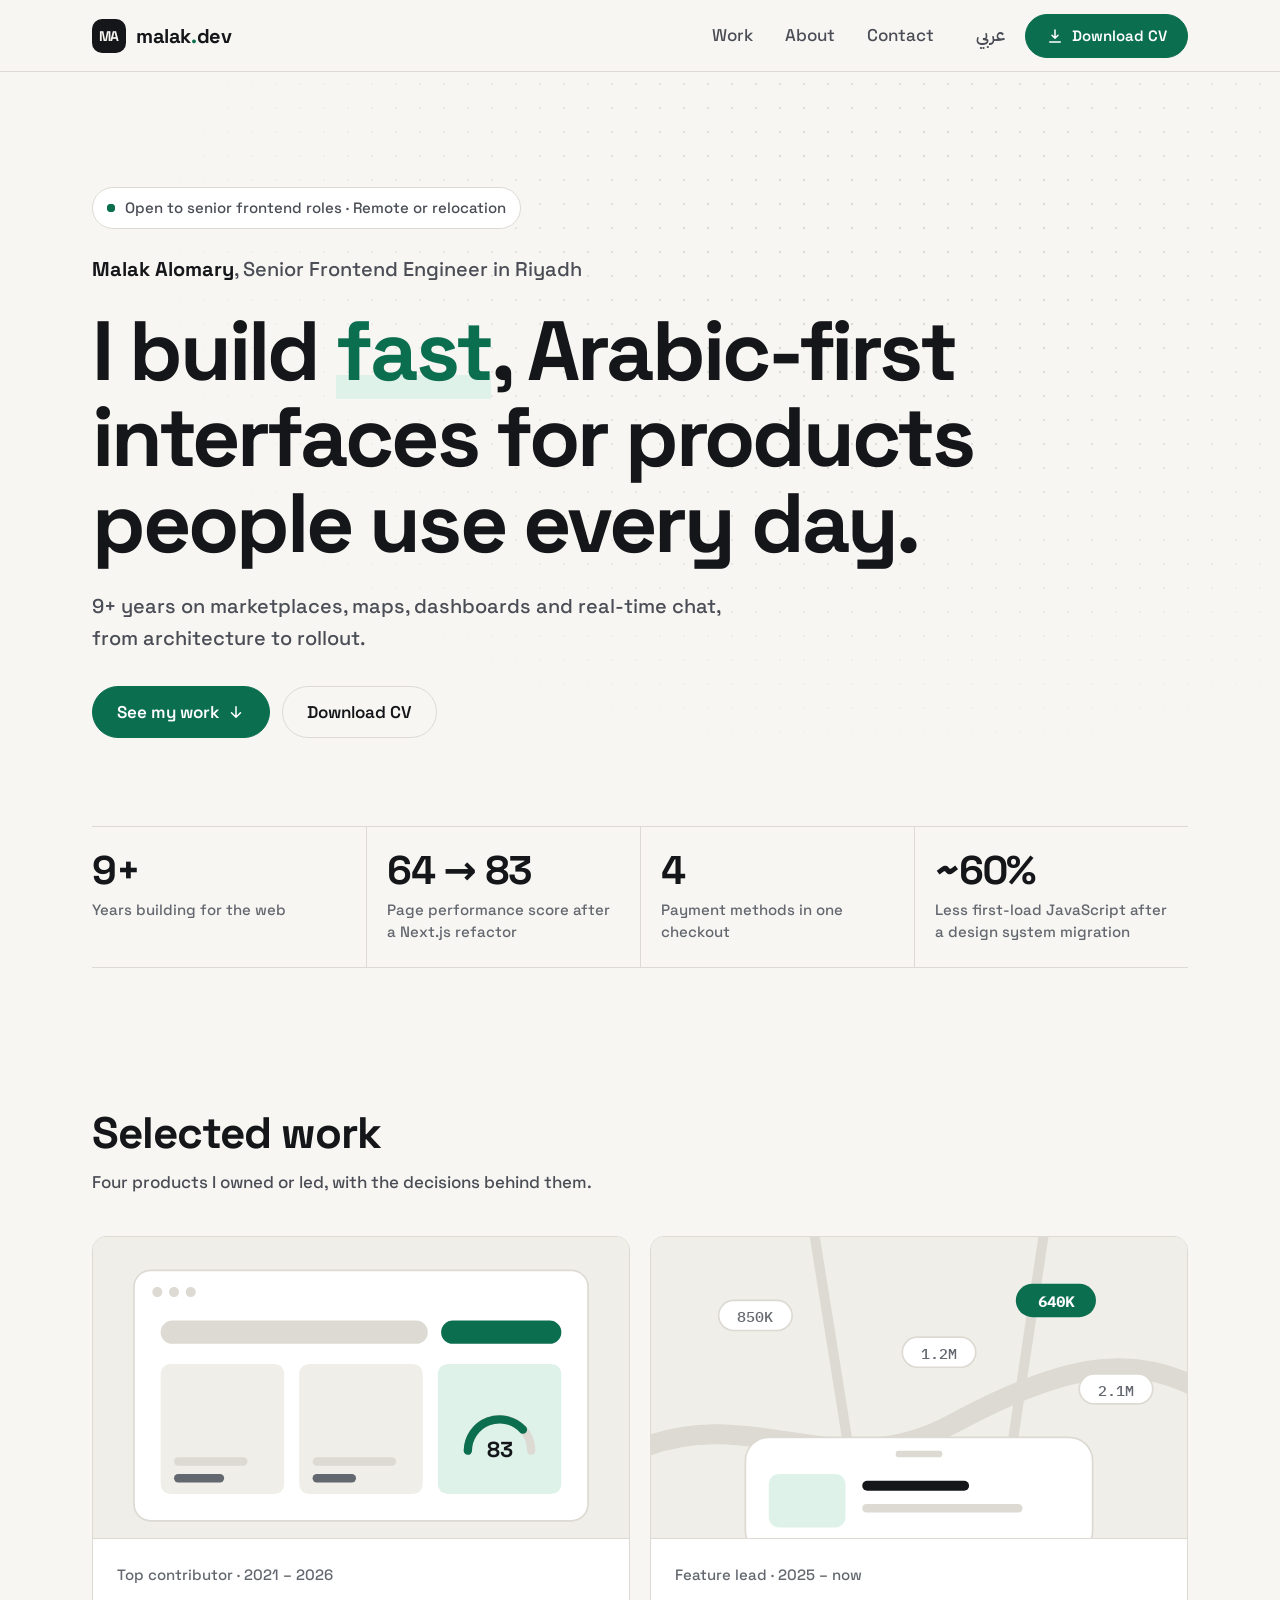
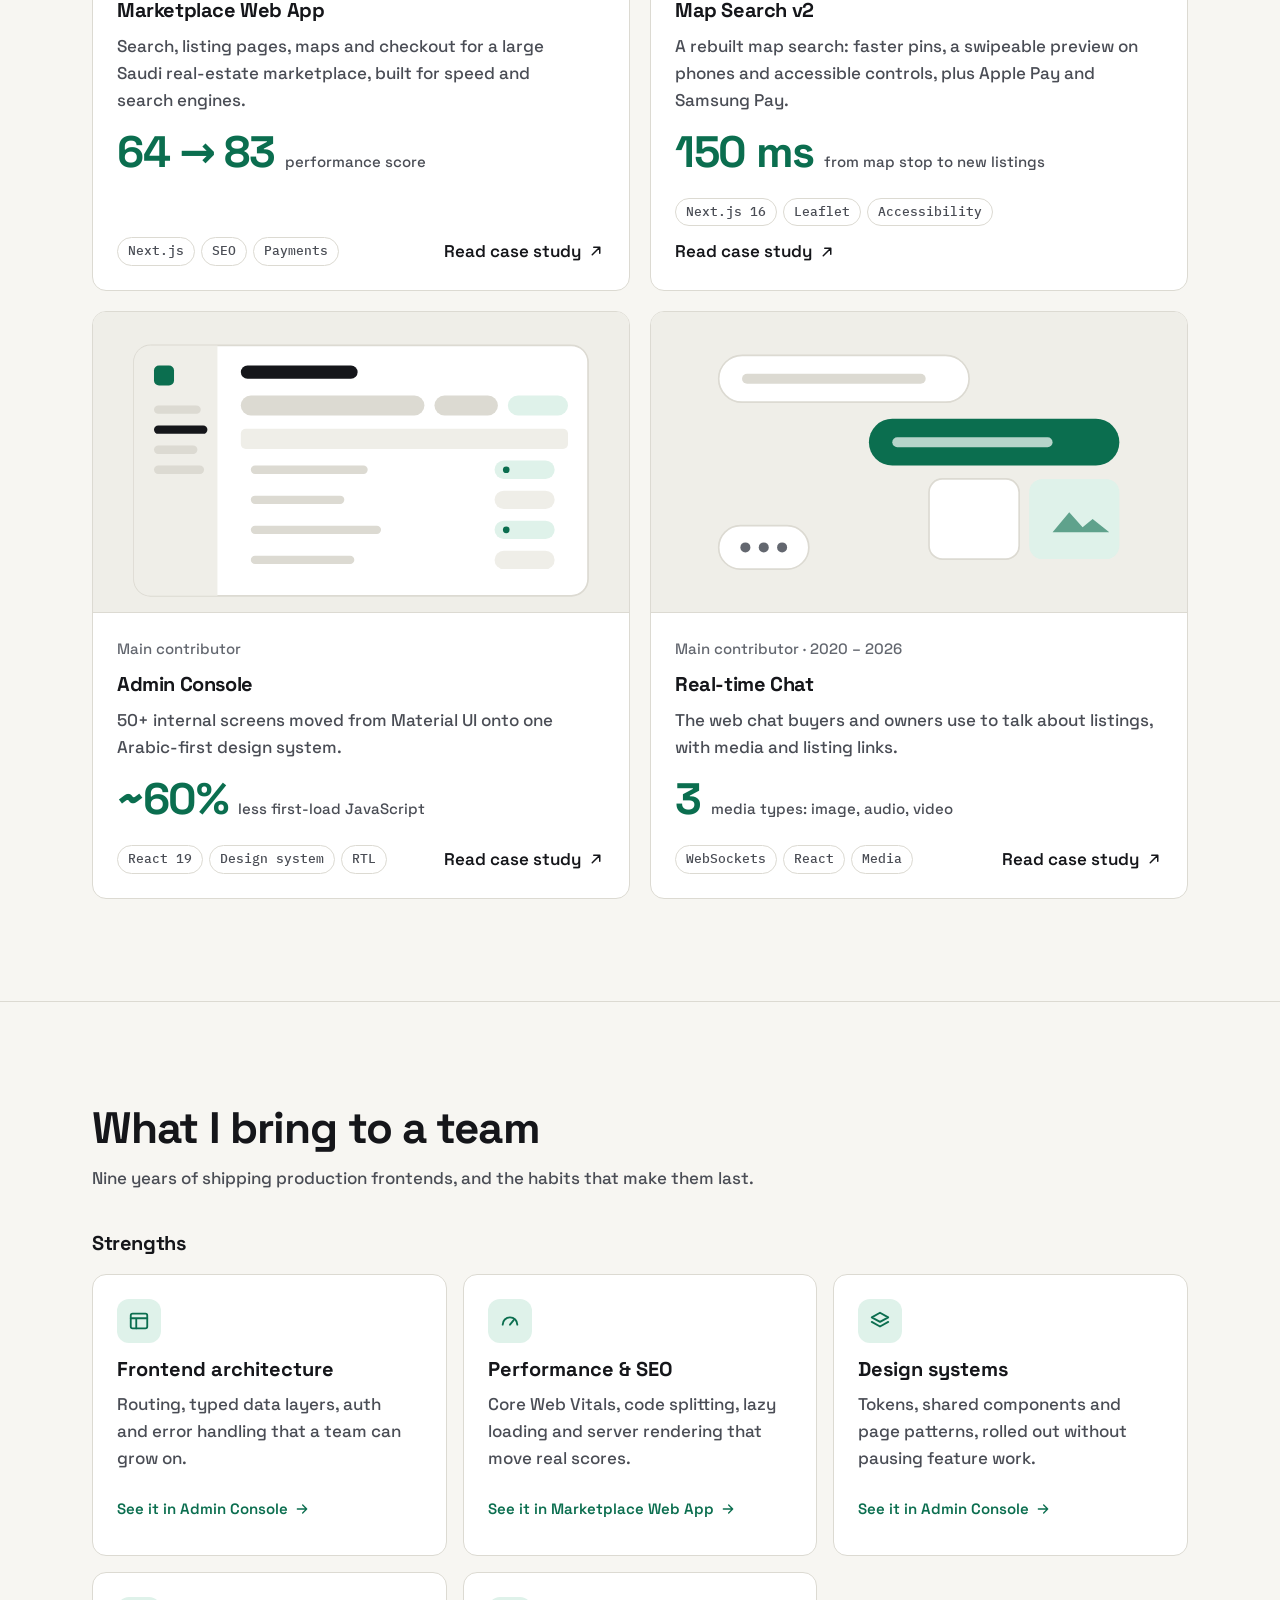
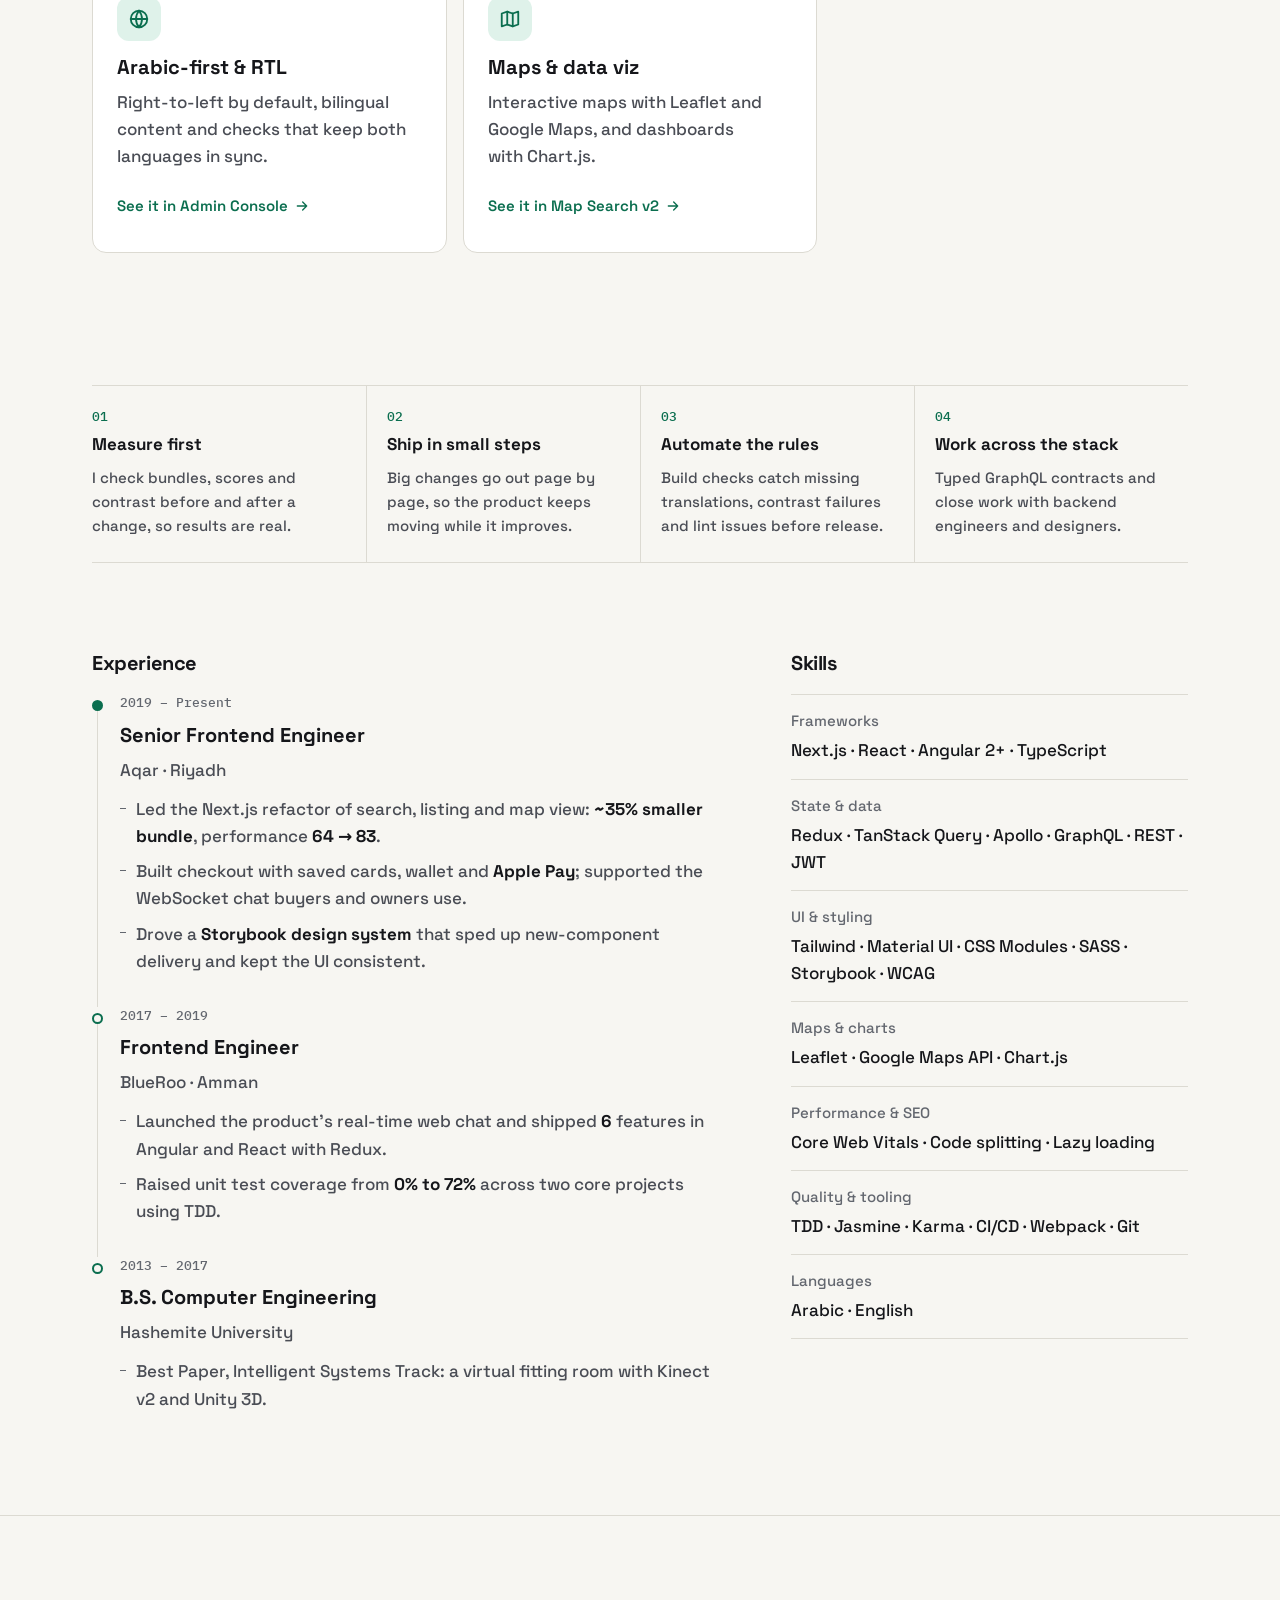
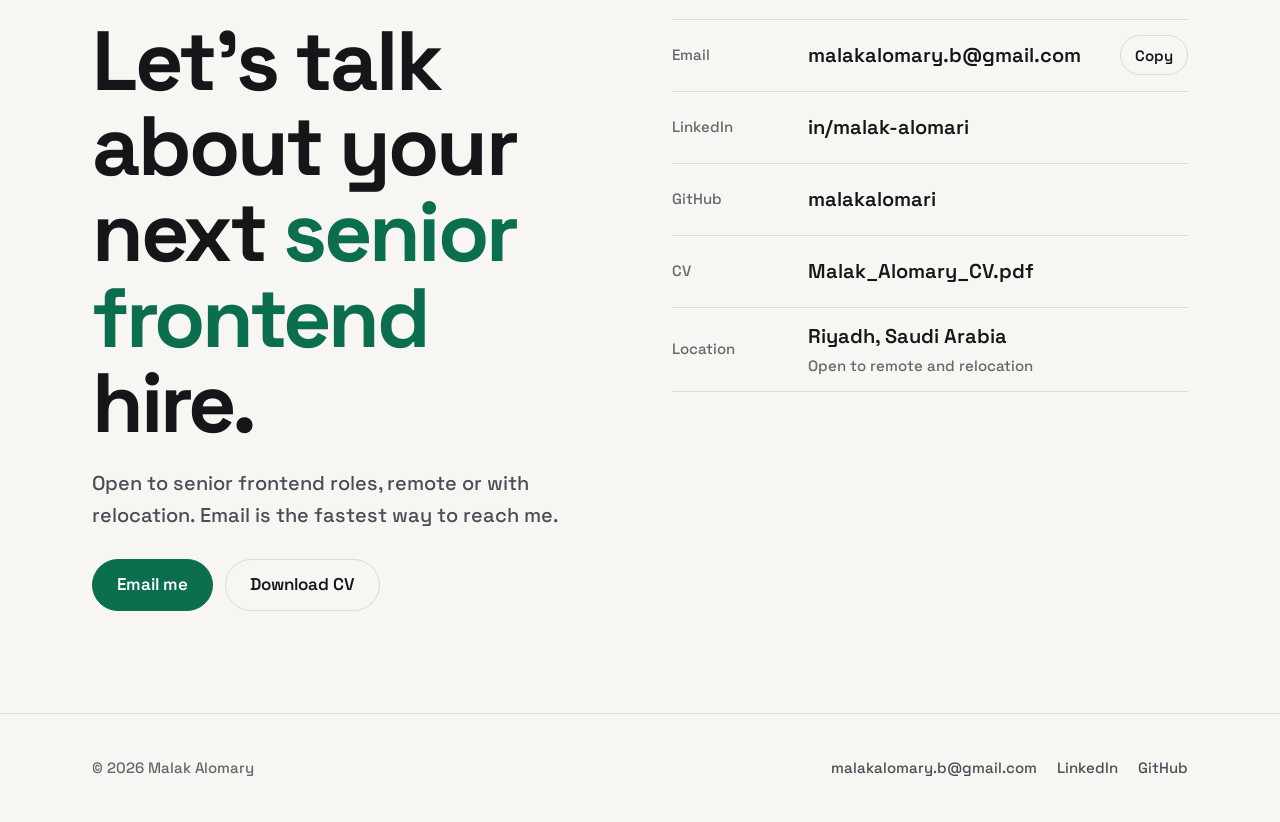
==== commit 77c0b682: "Update CV and trim unverifiable claims - Replace the CV with an ATS-friendly rewrite: single column," ====
--- a/index.html
+++ b/index.html
@@ -75,7 +75,7 @@
         <ul class="proof" aria-label="Results at a glance">
           <li><strong class="ltr">9+</strong><span>Years building for the web</span></li>
           <li><strong class="ltr">64 → 83</strong><span>Page performance score after a Next.js refactor</span></li>
-          <li><strong class="ltr">10,000+</strong><span>Concurrent users on a real-time chat</span></li>
+          <li><strong class="ltr">4</strong><span>Payment methods in one checkout</span></li>
           <li><strong class="ltr">~60%</strong><span>Less first-load JavaScript after a design system migration</span></li>
         </ul>
       </div>
@@ -163,7 +163,7 @@
             </svg>
               </div>
               <div class="work-body">
-                <p class="work-role">Main contributor · 2024 – now</p>
+                <p class="work-role">Main contributor</p>
                 <h3><a href="./work/admin-console/">Admin Console</a></h3>
                 <p class="work-desc">50+ internal screens moved from Material UI onto one Arabic-first design system.</p>
                 <p class="work-metric"><strong class="ltr">~60%</strong><span>less first-load JavaScript</span></p>
@@ -191,7 +191,7 @@
                 <p class="work-role">Main contributor · 2020 – 2026</p>
                 <h3><a href="./work/web-chat/">Real-time Chat</a></h3>
                 <p class="work-desc">The web chat buyers and owners use to talk about listings, with media and listing links.</p>
-                <p class="work-metric"><strong class="ltr">10,000+</strong><span>concurrent users</span></p>
+                <p class="work-metric"><strong class="ltr">3</strong><span>media types: image, audio, video</span></p>
               </div>
               <div class="work-foot">
                 <ul class="tags" aria-label="Technologies"><li>WebSockets</li><li>React</li><li>Media</li></ul>
@@ -228,14 +228,14 @@
           <div>
             <h3>Experience</h3>
             <ol class="timeline">
-              <li class="job"><span class="job-period ltr">2019 – Present</span><h4>Senior Frontend Engineer</h4><span class="job-org">Aqar · Riyadh</span><ul><li>Led the Next.js refactor of search, listing and map view: <strong>~35% smaller bundle</strong>, performance <strong>64 → 83</strong>.</li><li>Built checkout with saved cards, wallet and <strong>Apple Pay</strong>; supported a WebSocket chat for <strong>10,000+</strong> users.</li><li>Drove a Storybook design system that cut new-component delivery from <strong>3 days to ~1</strong>.</li></ul></li>
+              <li class="job"><span class="job-period ltr">2019 – Present</span><h4>Senior Frontend Engineer</h4><span class="job-org">Aqar · Riyadh</span><ul><li>Led the Next.js refactor of search, listing and map view: <strong>~35% smaller bundle</strong>, performance <strong>64 → 83</strong>.</li><li>Built checkout with saved cards, wallet and <strong>Apple Pay</strong>; supported the WebSocket chat buyers and owners use.</li><li>Drove a <strong>Storybook design system</strong> that sped up new-component delivery and kept the UI consistent.</li></ul></li>
               <li class="job"><span class="job-period ltr">2017 – 2019</span><h4>Frontend Engineer</h4><span class="job-org">BlueRoo · Amman</span><ul><li>Launched the product's real-time web chat and shipped <strong>6</strong> features in Angular and React with Redux.</li><li>Raised unit test coverage from <strong>0% to 72%</strong> across two core projects using TDD.</li></ul></li>
               <li class="job"><span class="job-period ltr">2013 – 2017</span><h4>B.S. Computer Engineering</h4><span class="job-org">Hashemite University</span><ul><li>Best Paper, Intelligent Systems Track: a virtual fitting room with Kinect v2 and Unity 3D.</li></ul></li>
             </ol>
           </div>
           <div>
             <h3>Skills</h3>
-            <dl class="skills"><div><dt>Frameworks</dt><dd>Next.js · React · Angular 2+ · TypeScript</dd></div><div><dt>State & data</dt><dd>Redux · TanStack Query · Apollo · GraphQL · REST · JWT</dd></div><div><dt>UI & styling</dt><dd>Tailwind · CSS Modules · SASS · Storybook · WCAG</dd></div><div><dt>Maps & charts</dt><dd>Leaflet · Google Maps API · Chart.js</dd></div><div><dt>Performance & SEO</dt><dd>Core Web Vitals · Code splitting · Lazy loading</dd></div><div><dt>Quality & tooling</dt><dd>TDD · Jasmine · Karma · CI/CD · Webpack · Git</dd></div><div><dt>Languages</dt><dd>Arabic · English</dd></div></dl>
+            <dl class="skills"><div><dt>Frameworks</dt><dd>Next.js · React · Angular 2+ · TypeScript</dd></div><div><dt>State & data</dt><dd>Redux · TanStack Query · Apollo · GraphQL · REST · JWT</dd></div><div><dt>UI & styling</dt><dd>Tailwind · Material UI · CSS Modules · SASS · Storybook · WCAG</dd></div><div><dt>Maps & charts</dt><dd>Leaflet · Google Maps API · Chart.js</dd></div><div><dt>Performance & SEO</dt><dd>Core Web Vitals · Code splitting · Lazy loading</dd></div><div><dt>Quality & tooling</dt><dd>TDD · Jasmine · Karma · CI/CD · Webpack · Git</dd></div><div><dt>Languages</dt><dd>Arabic · English</dd></div></dl>
           </div>
         </div>
       </div>
